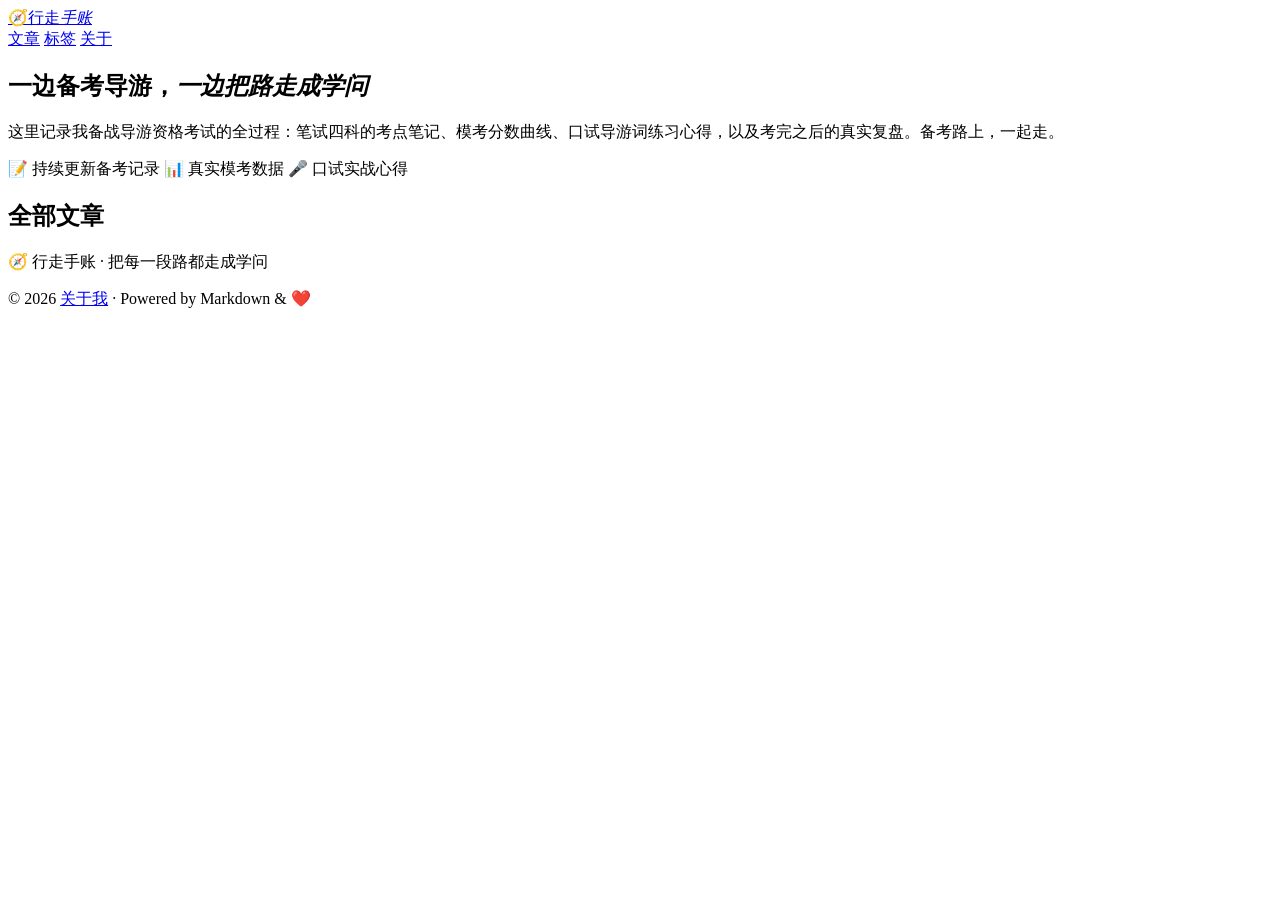
==== index.html @ 2d8ffd63 "deploy: add index.html" ====
<!DOCTYPE html>
<html lang="zh-CN">
<head>
  <meta charset="UTF-8" />
  <meta name="viewport" content="width=device-width, initial-scale=1.0" />
  <title>行走的手账 · 导游考试备考记</title>
  <meta name="description" content="记录我的导游资格考试备考全过程：考点笔记、刷题数据、口试攻略与真实复盘。" />
  <link rel="stylesheet" href="assets/style.css" />
  <link rel="icon" href="data:image/svg+xml,<svg xmlns='http://www.w3.org/2000/svg' viewBox='0 0 100 100'><text y='.9em' font-size='90'>🧭</text></svg>" />
</head>
<body>
  <header class="site-header">
    <div class="container nav">
      <a class="logo" href="index.html"><span class="icon">🧭</span>行走<em>手账</em></a>
      <nav class="nav-links">
        <a href="index.html" class="active">文章</a>
        <a href="tags.html">标签</a>
        <a href="about.html">关于</a>
      </nav>
    </div>
  </header>

  <section class="hero">
    <div class="container">
      <h1>一边备考导游，<em>一边把路走成学问</em></h1>
      <p>这里记录我备战导游资格考试的全过程：笔试四科的考点笔记、模考分数曲线、口试导游词练习心得，以及考完之后的真实复盘。备考路上，一起走。</p>
      <div class="meta-row">
        <span class="chip">📝 持续更新备考记录</span>
        <span class="chip">📊 真实模考数据</span>
        <span class="chip">🎤 口试实战心得</span>
      </div>
    </div>
  </section>

  <main class="container">
    <h2 class="section-title">全部文章</h2>
    <div class="filter-bar" id="filterBar"></div>
    <div class="post-list" id="postList"></div>
  </main>

  <footer class="site-footer">
    <div class="container">
      <p>🧭 行走手账 · 把每一段路都走成学问</p>
      <p>© 2026 <a href="about.html">关于我</a> · Powered by Markdown &amp; ❤️</p>
    </div>
  </footer>

  <script src="assets/posts.js"></script>
  <script>
    const allTags = [...new Set(POSTS.flatMap(p => p.tags))];
    const filterBar = document.getElementById("filterBar");
    const postList = document.getElementById("postList");
    let activeTag = null;

    function tagCounts() {
      const m = {};
      POSTS.forEach(p => p.tags.forEach(t => m[t] = (m[t] || 0) + 1));
      return m;
    }

    function renderFilter() {
      const counts = tagCounts();
      filterBar.innerHTML =
        `<button class="filter-btn ${!activeTag ? "active" : ""}" data-tag="">全部 (${POSTS.length})</button>` +
        allTags.map(t =>
          `<button class="filter-btn ${activeTag === t ? "active" : ""}" data-tag="${t}">${t} (${counts[t] || 0})</button>`
        ).join("");
    }

    function renderList() {
      const list = POSTS
        .filter(p => !activeTag || p.tags.includes(activeTag))
        .sort((a, b) => b.date.localeCompare(a.date));
      const icons = ["🧭", "📖", "⚖️", "🗺️", "🎤", "📈", "🚩", "🏔️"];
      postList.innerHTML = list.length
        ? list.map((p, i) => `
          <article class="post-card">
            <div class="cover">${icons[i % icons.length]}</div>
            <h3><a href="post.html?id=${p.id}">${p.title}</a></h3>
            <p class="excerpt">${p.excerpt}</p>
            <div class="post-meta">
              <span>${p.date}</span><span>·</span><span>${p.readTime} 分钟阅读</span>
            </div>
            <div>${p.tags.map(t => `<a class="tag" href="tags.html?tag=${encodeURIComponent(t)}">${t}</a>`).join(" ")}</div>
          </article>`).join("")
        : `<p class="empty-tip">该分类下暂无文章 🍃</p>`;
    }

    filterBar.addEventListener("click", e => {
      const btn = e.target.closest(".filter-btn");
      if (!btn) return;
      activeTag = btn.dataset.tag || null;
      renderFilter(); renderList();
    });

    renderFilter(); renderList();
  </script>
</body>
</html>
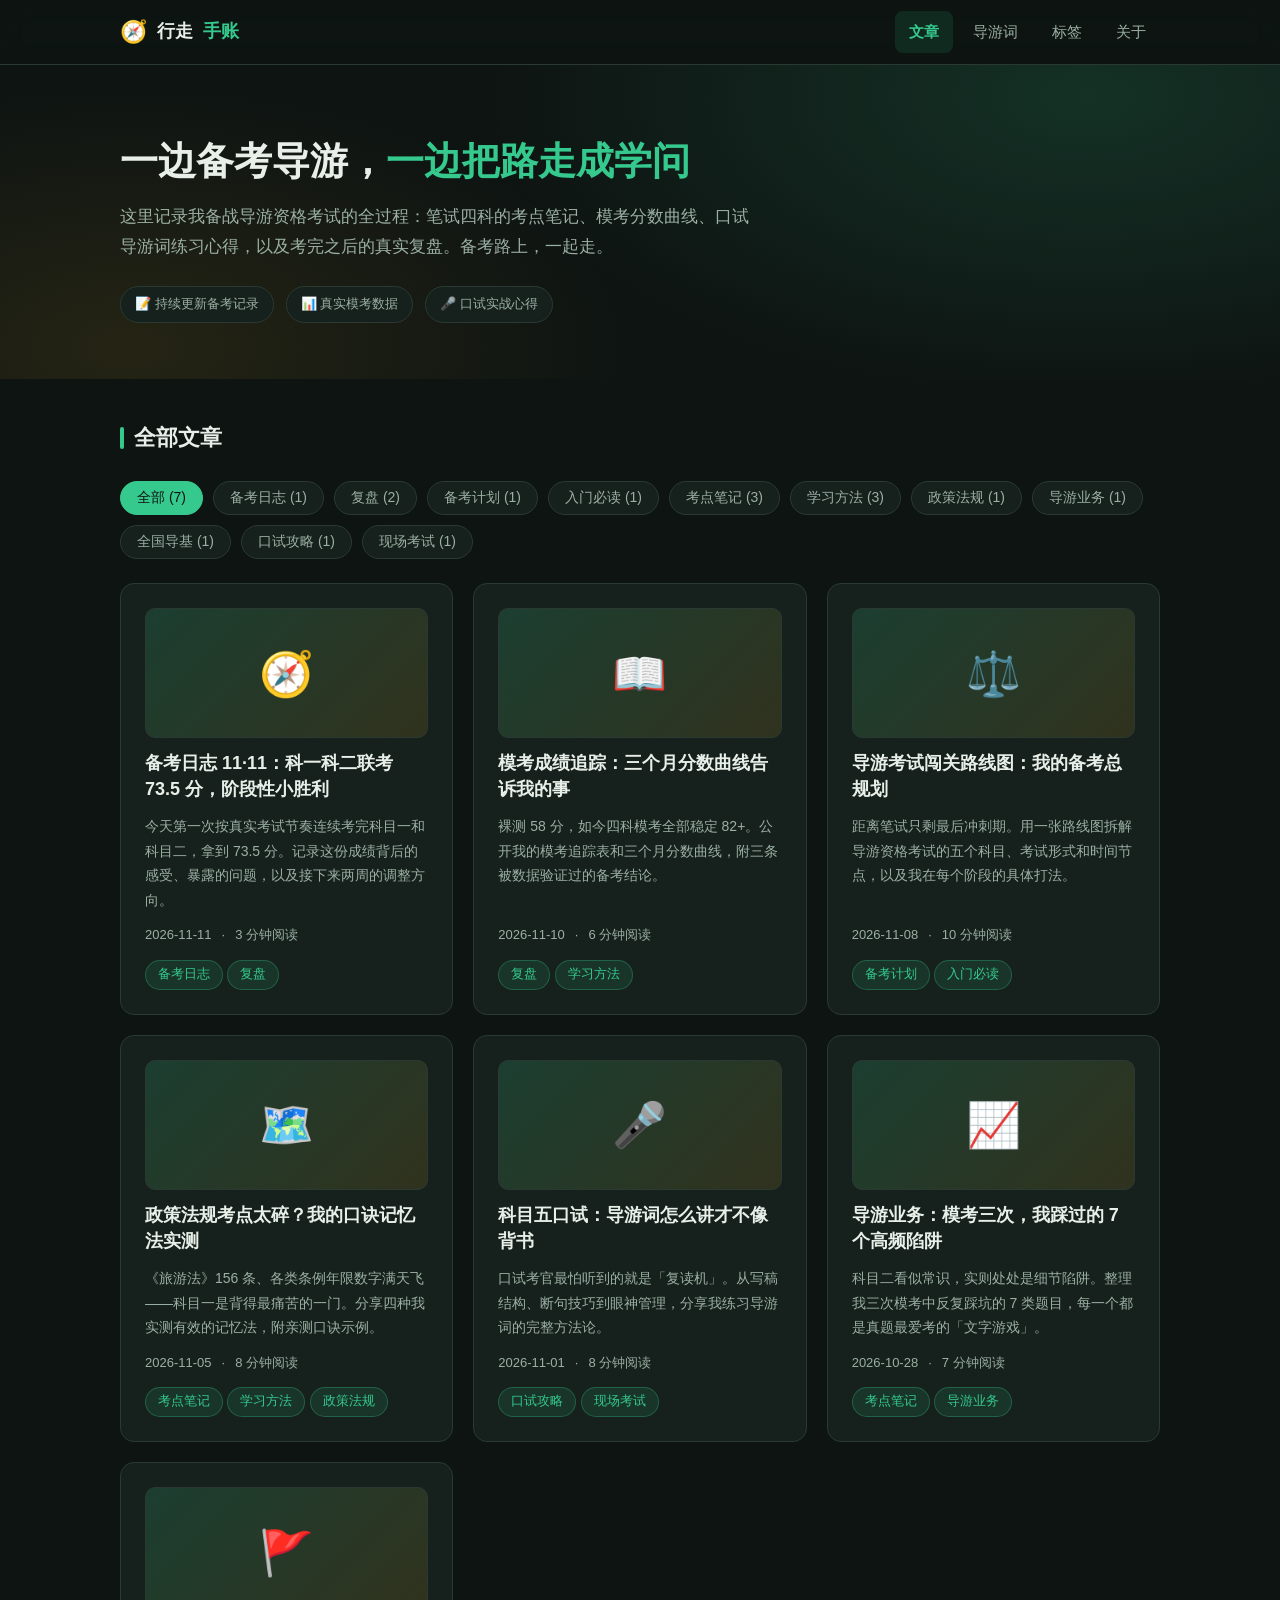
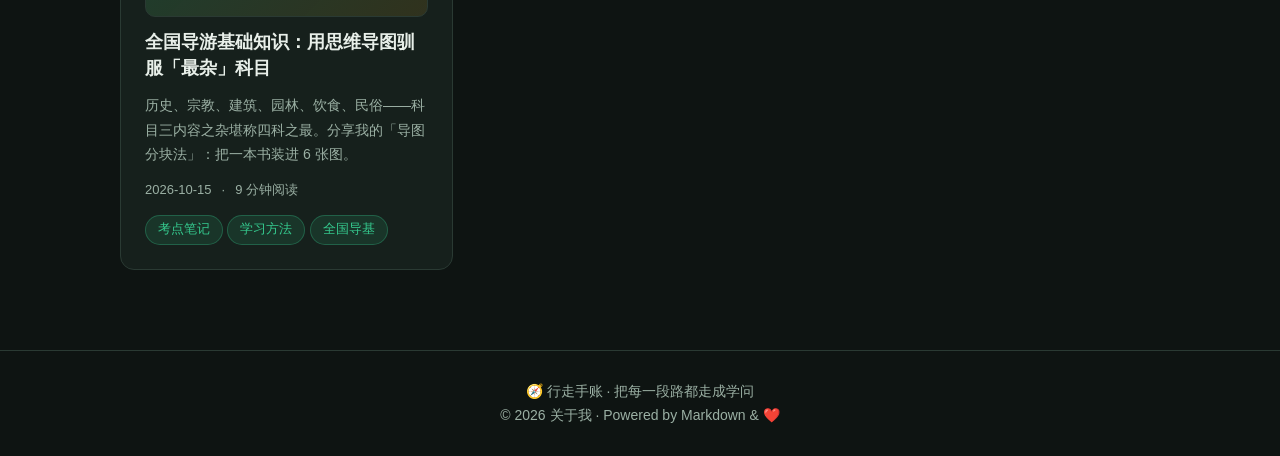
==== commit 6c07b71b: "add: 黑山谷导游词练习稿页面" ====
--- a/index.html
+++ b/index.html
@@ -14,6 +14,7 @@
       <a class="logo" href="index.html"><span class="icon">🧭</span>行走<em>手账</em></a>
       <nav class="nav-links">
         <a href="index.html" class="active">文章</a>
+        <a href="script.html">导游词</a>
         <a href="tags.html">标签</a>
         <a href="about.html">关于</a>
       </nav>
--- a/assets/style.css
+++ b/assets/style.css
@@ -0,0 +1,197 @@
+/* ============ 导游备考记 · 全站样式 ============ */
+:root {
+  --bg: #0e1412;
+  --bg-card: #16201c;
+  --bg-card-hover: #1c2822;
+  --border: #2a3a33;
+  --text: #e8efe9;
+  --text-dim: #9bb0a4;
+  --accent: #35c98e;
+  --accent-soft: rgba(53, 201, 142, 0.12);
+  --accent2: #f0b429;
+  --radius: 14px;
+  --maxw: 1080px;
+  --font: "PingFang SC", "Microsoft YaHei", "Noto Sans SC", -apple-system, sans-serif;
+}
+
+* { margin: 0; padding: 0; box-sizing: border-box; }
+
+body {
+  font-family: var(--font);
+  background: var(--bg);
+  color: var(--text);
+  line-height: 1.75;
+  -webkit-font-smoothing: antialiased;
+}
+
+a { color: var(--accent2); text-decoration: none; }
+a:hover { text-decoration: underline; }
+
+.container { max-width: var(--maxw); margin: 0 auto; padding: 0 20px; }
+
+/* ---------- 顶部导航 ---------- */
+.site-header {
+  position: sticky; top: 0; z-index: 100;
+  background: rgba(14, 20, 18, 0.85);
+  backdrop-filter: blur(12px);
+  border-bottom: 1px solid var(--border);
+}
+.nav {
+  display: flex; align-items: center; justify-content: space-between;
+  height: 64px;
+}
+.logo { display: flex; align-items: center; gap: 10px; font-weight: 700; font-size: 18px; color: var(--text); }
+.logo:hover { text-decoration: none; }
+.logo .icon { font-size: 22px; }
+.logo em { color: var(--accent); font-style: normal; }
+.nav-links { display: flex; gap: 6px; }
+.nav-links a {
+  color: var(--text-dim); padding: 8px 14px; border-radius: 8px;
+  font-size: 15px; transition: all 0.2s;
+}
+.nav-links a:hover { color: var(--text); background: var(--bg-card); text-decoration: none; }
+.nav-links a.active { color: var(--accent); background: var(--accent-soft); font-weight: 600; }
+
+/* ---------- Hero ---------- */
+.hero {
+  padding: 72px 0 56px;
+  background:
+    radial-gradient(600px 300px at 85% 10%, rgba(53, 201, 142, 0.16), transparent),
+    radial-gradient(500px 260px at 10% 90%, rgba(240, 180, 41, 0.1), transparent);
+}
+.hero h1 { font-size: 38px; line-height: 1.3; margin-bottom: 16px; }
+.hero h1 em { color: var(--accent); font-style: normal; }
+.hero p { color: var(--text-dim); max-width: 640px; font-size: 17px; }
+.hero .meta-row { display: flex; gap: 12px; margin-top: 24px; flex-wrap: wrap; }
+.chip {
+  background: var(--bg-card); border: 1px solid var(--border);
+  padding: 6px 14px; border-radius: 999px; font-size: 13px; color: var(--text-dim);
+}
+
+/* ---------- 文章列表 ---------- */
+.section-title {
+  font-size: 22px; margin: 40px 0 20px;
+  display: flex; align-items: center; gap: 10px;
+}
+.section-title::before { content: ""; width: 4px; height: 22px; background: var(--accent); border-radius: 2px; }
+
+.post-list { display: grid; grid-template-columns: repeat(auto-fill, minmax(320px, 1fr)); gap: 20px; padding-bottom: 60px; }
+.post-card {
+  background: var(--bg-card); border: 1px solid var(--border);
+  border-radius: var(--radius); padding: 24px;
+  display: flex; flex-direction: column; gap: 12px;
+  transition: all 0.25s ease; position: relative;
+}
+.post-card:hover { transform: translateY(-4px); background: var(--bg-card-hover); border-color: rgba(53, 201, 142, 0.45); }
+.post-card .cover {
+  height: 130px; border-radius: 10px;
+  display: flex; align-items: center; justify-content: center;
+  font-size: 44px;
+  background: linear-gradient(135deg, rgba(53, 201, 142, 0.18), rgba(240, 180, 41, 0.12));
+  border: 1px solid var(--border);
+}
+.post-card h3 { font-size: 18px; line-height: 1.45; }
+.post-card h3 a { color: var(--text); }
+.post-card h3 a::after { content: ""; position: absolute; inset: 0; }
+.post-card .excerpt { color: var(--text-dim); font-size: 14px; flex: 1; }
+.post-card .post-meta { font-size: 13px; color: var(--text-dim); display: flex; align-items: center; gap: 10px; }
+
+/* ---------- 标签 ---------- */
+.tag {
+  display: inline-block; padding: 3px 12px; border-radius: 999px;
+  font-size: 12.5px; background: var(--accent-soft); color: var(--accent);
+  border: 1px solid rgba(53, 201, 142, 0.3); position: relative; z-index: 2;
+}
+a.tag:hover { background: var(--accent); color: #0e1412; text-decoration: none; }
+.tag-cloud { display: flex; flex-wrap: wrap; gap: 12px; padding: 10px 0 50px; }
+.tag-cloud .tag { font-size: 15px; padding: 8px 20px; }
+
+/* ---------- 文章详情 ---------- */
+.article-wrap {
+  max-width: 780px; margin: 0 auto; padding: 48px 20px 80px;
+}
+.article-header h1 { font-size: 32px; line-height: 1.4; margin: 14px 0; }
+.article-header .post-meta { justify-content: flex-start; }
+.back-link { font-size: 14px; color: var(--text-dim); }
+.back-link:hover { color: var(--accent); }
+
+.markdown-body { margin-top: 32px; font-size: 16.5px; }
+.markdown-body h2 {
+  font-size: 24px; margin: 36px 0 14px; padding-bottom: 8px;
+  border-bottom: 1px solid var(--border);
+}
+.markdown-body h3 { font-size: 19px; margin: 26px 0 10px; }
+.markdown-body p { margin: 14px 0; color: #d6e2d9; }
+.markdown-body ul, .markdown-body ol { padding-left: 24px; margin: 12px 0; color: #d6e2d9; }
+.markdown-body li { margin: 6px 0; }
+.markdown-body blockquote {
+  margin: 18px 0; padding: 12px 18px;
+  border-left: 4px solid var(--accent);
+  background: var(--accent-soft); border-radius: 0 10px 10px 0;
+  color: var(--text);
+}
+.markdown-body code {
+  background: #22302a; padding: 2px 7px; border-radius: 6px;
+  font-size: 14px; font-family: "JetBrains Mono", Consolas, monospace;
+  color: #ffd166;
+}
+.markdown-body pre {
+  background: #101815; border: 1px solid var(--border);
+  padding: 18px; border-radius: 10px; overflow-x: auto; margin: 18px 0;
+}
+.markdown-body pre code { background: transparent; padding: 0; color: #c8e0d2; line-height: 1.7; }
+.markdown-body table { width: 100%; border-collapse: collapse; margin: 18px 0; font-size: 15px; }
+.markdown-body th, .markdown-body td { border: 1px solid var(--border); padding: 10px 14px; text-align: left; }
+.markdown-body th { background: var(--bg-card); color: var(--text); }
+.markdown-body td { color: #d6e2d9; }
+.markdown-body hr { border: none; border-top: 1px solid var(--border); margin: 30px 0; }
+.markdown-body strong { color: var(--text); }
+
+.article-footer {
+  margin-top: 48px; padding-top: 24px; border-top: 1px solid var(--border);
+  display: flex; justify-content: space-between; align-items: center; gap: 16px; flex-wrap: wrap;
+}
+.article-footer .next-link { font-size: 15px; }
+
+/* ---------- 关于页 ---------- */
+.about-hero { text-align: center; padding: 64px 0 20px; }
+.avatar {
+  width: 96px; height: 96px; border-radius: 50%; margin: 0 auto 20px;
+  background: linear-gradient(135deg, var(--accent), var(--accent2));
+  display: flex; align-items: center; justify-content: center; font-size: 44px;
+  border: 3px solid var(--border);
+}
+.about-body { max-width: 720px; margin: 0 auto; padding-bottom: 80px; }
+.stat-grid { display: grid; grid-template-columns: repeat(auto-fit, minmax(140px, 1fr)); gap: 16px; margin: 32px 0; }
+.stat-card {
+  background: var(--bg-card); border: 1px solid var(--border); border-radius: var(--radius);
+  padding: 20px; text-align: center;
+}
+.stat-card .num { font-size: 26px; font-weight: 700; color: var(--accent); }
+.stat-card .label { font-size: 13px; color: var(--text-dim); margin-top: 4px; }
+
+/* ---------- 过滤条 ---------- */
+.filter-bar { display: flex; gap: 10px; flex-wrap: wrap; margin: 24px 0; }
+.filter-btn {
+  background: var(--bg-card); border: 1px solid var(--border); color: var(--text-dim);
+  padding: 7px 16px; border-radius: 999px; font-size: 14px; cursor: pointer;
+  font-family: var(--font); transition: all 0.2s;
+}
+.filter-btn:hover { color: var(--text); border-color: var(--accent); }
+.filter-btn.active { background: var(--accent); border-color: var(--accent); color: #0e1412; }
+
+.empty-tip { color: var(--text-dim); text-align: center; padding: 60px 0; grid-column: 1 / -1; }
+
+/* ---------- 页脚 ---------- */
+.site-footer {
+  border-top: 1px solid var(--border); padding: 28px 0; margin-top: 20px;
+  color: var(--text-dim); font-size: 14px; text-align: center;
+}
+.site-footer a { color: var(--text-dim); }
+.site-footer a:hover { color: var(--accent); }
+
+@media (max-width: 640px) {
+  .hero h1 { font-size: 28px; }
+  .nav-links a { padding: 8px 9px; font-size: 14px; }
+  .article-header h1 { font-size: 25px; }
+}
